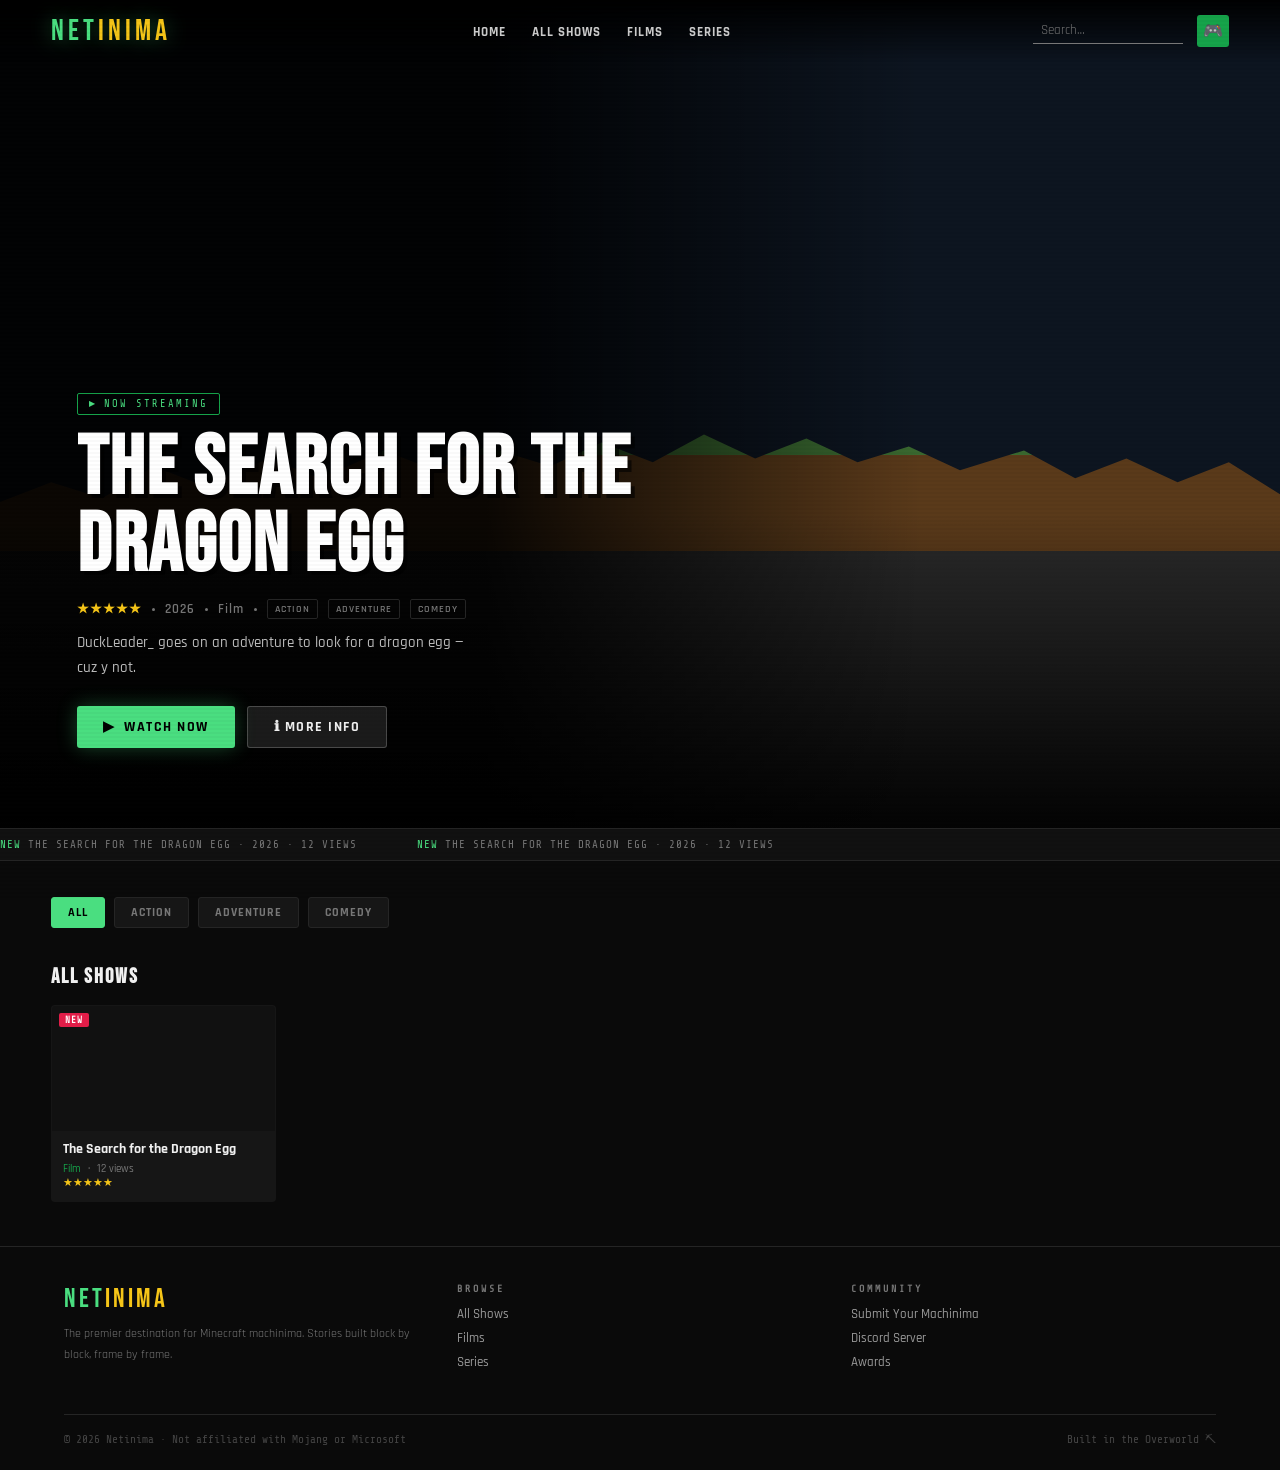
==== index.html @ 6938d81f "Add files via upload" ====
<!DOCTYPE html>
<html lang="en">
<head>
  <meta charset="UTF-8" />
  <meta name="viewport" content="width=device-width, initial-scale=1.0" />
  <title>Netinima – Minecraft Machinimas</title>
  <link rel="stylesheet" href="style.css" />
  <style>
    /* HERO */
    .hero {
      position: relative; height: 92vh; min-height: 540px;
      display: flex; align-items: flex-end; padding: 0 6vw 80px; overflow: hidden;
    }
    .hero-bg-img { position: absolute; inset: 0; z-index: 0; }
    .hero-bg-img img { width: 100%; height: 100%; object-fit: cover; display: block; opacity: .55; }
    .hero-fallback { position: absolute; inset: 0; background: #0d1520; z-index: 0; display: none; }
    .hero-fallback::before {
      content: ''; position: absolute; bottom: 0; left: 0; right: 0; height: 48%;
      background: linear-gradient(to bottom, #3a6930 0, #3a6930 24px, #5a3a1a 24px, #5a3a1a 120px, #2a2a2a 120px);
      clip-path: polygon(0% 18%,4% 13%,8% 17%,12% 9%,16% 14%,21% 7%,25% 12%,30% 5%,34% 10%,38% 4%,43% 9%,47% 3%,51% 8%,55% 1%,59% 7%,63% 2%,67% 8%,71% 4%,75% 10%,80% 5%,84% 12%,88% 7%,92% 13%,96% 8%,100% 16%,100% 100%,0% 100%);
    }
    .hero-overlay {
      position: absolute; inset: 0; z-index: 1;
      background: linear-gradient(to right, rgba(0,0,0,.88) 38%, transparent 72%),
                  linear-gradient(to top, rgba(0,0,0,.92) 0%, transparent 38%);
    }
    .hero-content { position: relative; z-index: 2; max-width: 560px; }
    .hero-badge {
      display: inline-flex; align-items: center; gap: 7px;
      font-family: var(--fm); font-size: .65rem; color: var(--green);
      border: 1px solid var(--green-dim); padding: 4px 11px;
      border-radius: 2px; margin-bottom: 16px; letter-spacing: 2px; text-transform: uppercase;
    }
    .hero-badge::before { content: '▶'; font-size: .5rem; }
    .hero-title {
      font-family: var(--fh); font-size: clamp(3rem, 6.5vw, 5.5rem);
      line-height: .93; letter-spacing: 2px; color: #fff;
      text-shadow: 4px 4px 0 rgba(0,0,0,.6); margin-bottom: 14px;
    }
    .hero-meta {
      display: flex; align-items: center; gap: 10px; font-size: .82rem;
      color: var(--muted); margin-bottom: 12px; font-weight: 600;
      letter-spacing: 1px; flex-wrap: wrap;
    }
    .hero-meta .hrating { color: var(--gold); }
    .hero-meta .hdot { width: 3px; height: 3px; background: var(--muted); border-radius: 50%; }
    .hero-meta .htag { border: 1px solid var(--border); padding: 2px 7px; border-radius: 2px; font-size: .65rem; text-transform: uppercase; }
    .hero-desc { font-size: .92rem; color: #bbb; line-height: 1.65; margin-bottom: 26px; max-width: 400px; font-weight: 500; }
    .hero-btns { display: flex; gap: 12px; flex-wrap: wrap; }

    /* EMPTY WELCOME STATE */
    .empty-hero {
      position: relative; height: 60vh; min-height: 400px;
      display: flex; align-items: center; justify-content: center; overflow: hidden;
    }
    .empty-bg { position: absolute; inset: 0; background: #0d1520; }
    .empty-bg::before {
      content: ''; position: absolute; bottom: 0; left: 0; right: 0; height: 48%;
      background: linear-gradient(to bottom, #3a6930 0, #3a6930 24px, #5a3a1a 24px, #5a3a1a 120px, #2a2a2a 120px);
      clip-path: polygon(0% 18%,4% 13%,8% 17%,12% 9%,16% 14%,21% 7%,25% 12%,30% 5%,34% 10%,38% 4%,43% 9%,47% 3%,51% 8%,55% 1%,59% 7%,63% 2%,67% 8%,71% 4%,75% 10%,80% 5%,84% 12%,88% 7%,92% 13%,96% 8%,100% 16%,100% 100%,0% 100%);
    }
    .empty-bg-overlay { position: absolute; inset: 0; background: linear-gradient(to top, rgba(0,0,0,.8) 0%, transparent 60%); }
    .empty-content { position: relative; z-index: 2; text-align: center; padding: 0 4vw; }
    .empty-logo { font-family: var(--fh); font-size: clamp(3.5rem, 9vw, 7rem); letter-spacing: 6px; color: var(--green); text-shadow: 0 0 40px rgba(74,222,128,.3); margin-bottom: 14px; }
    .empty-logo span { color: var(--gold); }
    .empty-sub { font-size: .85rem; color: var(--muted); font-weight: 600; letter-spacing: 3px; text-transform: uppercase; font-family: var(--fm); }

    /* CATEGORIES */
    .categories { display: flex; gap: 9px; flex-wrap: wrap; padding: 0 4vw; margin-bottom: 36px; }
    .cat-pill {
      padding: 7px 16px; background: var(--card); border: 1px solid var(--border);
      border-radius: 3px; color: var(--muted); font-size: .74rem; font-weight: 700;
      letter-spacing: 1px; text-transform: uppercase; cursor: pointer;
      transition: all .2s; font-family: var(--fb);
    }
    .cat-pill:hover, .cat-pill.active { background: var(--green); color: #000; border-color: var(--green); }

    /* SECTIONS */
    .section { padding: 0 4vw 44px; }
    .section-header { display: flex; align-items: baseline; gap: 12px; margin-bottom: 16px; }
    .section-title { font-family: var(--fh); font-size: 1.3rem; letter-spacing: 2px; }
    .section-tag { font-family: var(--fm); font-size: .62rem; color: var(--green); border: 1px solid var(--green-dim); padding: 2px 7px; letter-spacing: 2px; text-transform: uppercase; }

    /* CARD ROW (horizontal scroll) */
    .card-row { display: flex; gap: 13px; overflow-x: auto; padding-bottom: 10px; }
    .card-row::-webkit-scrollbar { height: 3px; }
    .card-row::-webkit-scrollbar-thumb { background: var(--green-dim); }

    /* CARDS */
    .card {
      flex: 0 0 195px; border-radius: 4px; overflow: hidden;
      cursor: pointer; text-decoration: none; display: block;
      border: 1px solid transparent;
      transition: transform .25s, border-color .25s, box-shadow .25s;
      position: relative; background: var(--card);
    }
    .card:hover {
      transform: scale(1.06) translateY(-4px);
      border-color: var(--green-dim);
      box-shadow: 0 12px 40px rgba(0,0,0,.6), 0 0 20px rgba(74,222,128,.13);
      z-index: 2;
    }
    .card-thumb { width: 100%; aspect-ratio: 16/9; position: relative; overflow: hidden; background: var(--surface); }
    .card-thumb img { width: 100%; height: 100%; object-fit: cover; display: block; transition: transform .3s; }
    .card:hover .card-thumb img { transform: scale(1.06); }
    .play-overlay { position: absolute; inset: 0; display: flex; align-items: center; justify-content: center; background: rgba(0,0,0,.45); opacity: 0; transition: opacity .2s; }
    .card:hover .play-overlay { opacity: 1; }
    .play-circle { width: 38px; height: 38px; border-radius: 50%; background: rgba(74,222,128,.92); display: flex; align-items: center; justify-content: center; font-size: .9rem; color: #000; }
    .card-info { padding: 9px 11px 11px; }
    .card-title { font-size: .85rem; font-weight: 700; color: var(--text); margin-bottom: 4px; white-space: nowrap; overflow: hidden; text-overflow: ellipsis; }
    .card-sub { display: flex; gap: 7px; align-items: center; font-size: .7rem; color: var(--muted); font-weight: 500; }
    .card-sub .cviews { color: var(--green-dim); }
    .card-rating { color: var(--gold); font-size: .7rem; }
    .card-badge { position: absolute; top: 7px; left: 7px; font-size: .58rem; font-weight: 700; padding: 2px 6px; border-radius: 2px; letter-spacing: 1px; text-transform: uppercase; font-family: var(--fm); }
    .badge-new { background: var(--red); color: #fff; }
    .badge-hot { background: var(--gold); color: #000; }

    /* ALL SHOWS GRID */
    .shows-grid { display: grid; grid-template-columns: repeat(auto-fill, minmax(195px, 1fr)); gap: 14px; }

    /* STATS BAR */
    .stats-bar { display: flex; gap: 32px; padding: 18px 4vw 18px; margin-bottom: 4px; border-bottom: 1px solid var(--border); }
    .stat-num { font-family: var(--fh); font-size: 1.8rem; color: var(--green); letter-spacing: 2px; }
    .stat-lbl { font-family: var(--fm); font-size: .58rem; color: var(--muted); letter-spacing: 2px; text-transform: uppercase; margin-top: 2px; }

    /* NO SHOWS */
    .no-shows { padding: 48px; text-align: center; border: 1px dashed var(--border); border-radius: 6px; }
    .no-shows p { font-family: var(--fm); font-size: .72rem; letter-spacing: 1.5px; text-transform: uppercase; line-height: 2.2; color: var(--muted); }
    .no-shows a { color: var(--green); text-decoration: none; }
    .no-shows a:hover { text-decoration: underline; }

    /* FOOTER */
    footer { border-top: 1px solid var(--border); padding: 36px 5vw 24px; display: grid; grid-template-columns: 1fr 1fr 1fr; gap: 28px; }
    .footer-logo { font-family: var(--fh); font-size: 1.7rem; color: var(--green); letter-spacing: 3px; margin-bottom: 8px; }
    .footer-logo span { color: var(--gold); }
    .footer-tagline { font-size: .78rem; color: var(--muted); line-height: 1.7; }
    .footer-col h4 { font-family: var(--fm); font-size: .62rem; color: var(--muted); letter-spacing: 3px; text-transform: uppercase; margin-bottom: 12px; }
    .footer-col a { display: block; color: #999; text-decoration: none; font-size: .82rem; margin-bottom: 7px; font-weight: 500; transition: color .2s; }
    .footer-col a:hover { color: var(--green); }
    .footer-bottom { grid-column: 1/-1; border-top: 1px solid var(--border); padding-top: 18px; margin-top: 8px; display: flex; justify-content: space-between; align-items: center; }
    .footer-bottom p { font-size: .7rem; color: #444; font-family: var(--fm); }
  </style>
</head>
<body class="page-enter">

<nav id="nav">
  <a class="nav-logo" href="index.html">NET<span>INIMA</span></a>
  <ul class="nav-links">
    <li><a href="index.html">Home</a></li>
    <li><a href="#all-shows">All Shows</a></li>
    <li><a href="#films">Films</a></li>
    <li><a href="#series">Series</a></li>
  </ul>
  <div class="nav-right">
    <input class="nav-search" id="search-input" type="text" placeholder="Search…" oninput="filterShows(this.value)" />
    <div class="nav-avatar">🎮</div>
  </div>
</nav>

<!-- All dynamic content injected here by JS -->
<div id="hero-mount"></div>
<div class="ticker-wrap" id="ticker-wrap" style="display:none"><div class="ticker" id="ticker-inner"></div></div>
<div class="categories" id="cat-bar" style="display:none"><button class="cat-pill active" onclick="filterGenre('All',this)">All</button></div>
<div class="stats-bar" id="stats-bar" style="display:none"></div>
<section class="section" id="section-new" style="display:none">
  <div class="section-header"><h2 class="section-title">New Releases</h2><span class="section-tag">Recently Added</span></div>
  <div class="card-row" id="row-new"></div>
</section>
<section class="section" id="all-shows">
  <div class="section-header"><h2 class="section-title" id="grid-title">All Shows</h2></div>
  <div id="grid-wrap"></div>
</section>

<footer>
  <div>
    <div class="footer-logo">NET<span>INIMA</span></div>
    <p class="footer-tagline">The premier destination for Minecraft machinima. Stories built block by block, frame by frame.</p>
  </div>
  <div class="footer-col">
    <h4>Browse</h4>
    <a href="#all-shows">All Shows</a><a href="#films">Films</a><a href="#series">Series</a>
  </div>
  <div class="footer-col">
    <h4>Community</h4>
    <a href="#">Submit Your Machinima</a><a href="#">Discord Server</a><a href="#">Awards</a>
  </div>
  <div class="footer-bottom">
    <p id="footer-copy">© 2026 Netinima · Not affiliated with Mojang or Microsoft</p>
    <p>Built in the Overworld ⛏</p>
  </div>
</footer>

<script src="shows.js"></script>
<script>
// ── BUILD CARD ──
function buildCard(s) {
  const a = document.createElement('a');
  a.className = 'card';
  a.href = s.file;
  a.innerHTML = `
    <div class="card-thumb">
      <img src="https://img.youtube.com/vi/${s.thumbYt}/mqdefault.jpg" alt="${s.title}" onerror="this.style.opacity=0" />
      <div class="play-overlay"><div class="play-circle">▶</div></div>
      ${s.badge ? `<div class="card-badge ${s.badge==='NEW'?'badge-new':'badge-hot'}">${s.badge}</div>` : ''}
    </div>
    <div class="card-info">
      <div class="card-title">${s.title}</div>
      <div class="card-sub"><span class="cviews">${s.seasons}</span><span>·</span><span>${s.views}</span></div>
      <div class="card-rating">${s.stars}</div>
    </div>`;
  return a;
}

// ── BUILD HERO ──
function buildHero(shows) {
  const mount = document.getElementById('hero-mount');
  const show = shows.find(s => s.featured) || shows[0] || null;

  if (!show) {
    mount.innerHTML = `
      <div class="empty-hero">
        <div class="empty-bg"></div>
        <div class="empty-bg-overlay"></div>
        <div class="empty-content">
          <div class="empty-logo">NET<span>INIMA</span></div>
          <p class="empty-sub">Add your first show to get started</p>
        </div>
      </div>`;
    return;
  }

  const genres = show.genres.map(g => `<span class="htag">${g}</span>`).join('');
  mount.innerHTML = `
    <section class="hero">
      <div class="hero-bg-img">
        <img src="https://img.youtube.com/vi/${show.thumbYt}/maxresdefault.jpg" alt="${show.title}"
          onerror="this.parentElement.style.display='none';document.querySelector('.hero-fallback').style.display='block'" />
      </div>
      <div class="hero-fallback"></div>
      <div class="hero-overlay"></div>
      <div class="hero-content">
        <div class="hero-badge">Now Streaming</div>
        <h1 class="hero-title">${show.title}</h1>
        <div class="hero-meta">
          <span class="hrating">${show.stars}</span>
          <span class="hdot"></span><span>${show.year}</span>
          <span class="hdot"></span><span>${show.seasons}</span>
          <span class="hdot"></span>${genres}
        </div>
        <p class="hero-desc">${show.heroDesc}</p>
        <div class="hero-btns">
          <a class="btn btn-primary" href="${show.file}">▶&nbsp; ${show.type==='Film'?'Watch Now':'Play Now'}</a>
          <a class="btn btn-secondary" href="${show.file}">ℹ More Info</a>
        </div>
      </div>
    </section>`;
}

// ── BUILD TICKER ──
function buildTicker(shows) {
  if (!shows.length) return;
  const wrap = document.getElementById('ticker-wrap');
  const inner = document.getElementById('ticker-inner');
  wrap.style.display = 'block';
  const items = shows.map(s => `<span class="ticker-item"><span>${s.badge||'★'}</span>${s.title.toUpperCase()} · ${s.year} · ${s.views.toUpperCase()}</span>`);
  inner.innerHTML = [...items, ...items].join(''); // duplicate for seamless loop
}

// ── BUILD CATEGORY PILLS ──
function buildCategories(shows) {
  if (!shows.length) return;
  const bar = document.getElementById('cat-bar');
  bar.style.display = 'flex';
  const genres = new Set(shows.flatMap(s => s.genres));
  genres.forEach(g => {
    const btn = document.createElement('button');
    btn.className = 'cat-pill';
    btn.textContent = g;
    btn.onclick = () => filterGenre(g, btn);
    bar.appendChild(btn);
  });
}

// ── BUILD STATS BAR ──
function buildStats(shows) {
  if (shows.length < 2) return;
  const bar = document.getElementById('stats-bar');
  bar.style.display = 'flex';
  const films = shows.filter(s => s.type === 'Film' || s.type === 'Short').length;
  const series = shows.filter(s => s.type === 'Series').length;
  bar.innerHTML = [
    [shows.length, 'Total'],
    [films, 'Films'],
    [series, 'Series'],
  ].map(([n,l]) => `<div><div class="stat-num">${n}</div><div class="stat-lbl">${l}</div></div>`).join('');
}

// ── BUILD NEW ROW ──
function buildNewRow(shows) {
  if (shows.length < 2) return;
  document.getElementById('section-new').style.display = 'block';
  const row = document.getElementById('row-new');
  [...shows].sort((a,b) => parseInt(b.year)-parseInt(a.year)).slice(0,6)
    .forEach(s => row.appendChild(buildCard(s)));
}

// ── BUILD GRID ──
function buildGrid(shows) {
  const wrap = document.getElementById('grid-wrap');
  const title = document.getElementById('grid-title');
  wrap.innerHTML = '';
  title.textContent = `All Shows${shows.length > 1 ? ` (${shows.length})` : ''}`;

  if (!shows.length) {
    wrap.innerHTML = `<div class="no-shows">
      <p>No shows here yet.</p>
      <p>Duplicate <a href="shows/TEMPLATE.html">TEMPLATE.html</a>, fill it in,<br>then add it to <strong>shows.js</strong> to appear here.</p>
    </div>`;
    return;
  }
  const grid = document.createElement('div');
  grid.className = 'shows-grid';
  shows.forEach(s => grid.appendChild(buildCard(s)));
  wrap.appendChild(grid);
}

// ── FILTER BY GENRE ──
function filterGenre(genre, btn) {
  document.querySelectorAll('.cat-pill').forEach(p => p.classList.remove('active'));
  btn.classList.add('active');
  buildGrid(genre === 'All' ? SHOW_REGISTRY : SHOW_REGISTRY.filter(s => s.genres.includes(genre)));
}

// ── SEARCH ──
function filterShows(q) {
  q = q.toLowerCase().trim();
  buildGrid(!q ? SHOW_REGISTRY : SHOW_REGISTRY.filter(s =>
    s.title.toLowerCase().includes(q) ||
    s.genres.some(g => g.toLowerCase().includes(q)) ||
    s.type.toLowerCase().includes(q) ||
    s.year.includes(q)
  ));
}

// ── INIT ──
(function init() {
  const shows = SHOW_REGISTRY;
  buildHero(shows);
  buildTicker(shows);
  buildCategories(shows);
  buildStats(shows);
  buildNewRow(shows);
  buildGrid(shows);
  const yr = shows.length ? Math.max(...shows.map(s => parseInt(s.year)||2024)) : new Date().getFullYear();
  document.getElementById('footer-copy').textContent = `© ${yr} Netinima · Not affiliated with Mojang or Microsoft`;
})();

window.addEventListener('scroll', () => {
  document.getElementById('nav').classList.toggle('scrolled', window.scrollY > 40);
});
</script>
</body>
</html>
---- style.css ----
@import url('https://fonts.googleapis.com/css2?family=Bebas+Neue&family=Rajdhani:wght@400;500;600;700&family=Share+Tech+Mono&display=swap');

:root {
  --bg: #0a0a0a;
  --surface: #111;
  --card: #161616;
  --border: #252525;
  --green: #4ade80;
  --green-dim: #16a34a;
  --gold: #F5C518;
  --red: #e11d48;
  --text: #f0f0f0;
  --muted: #777;
  --fh: 'Bebas Neue', sans-serif;
  --fb: 'Rajdhani', sans-serif;
  --fm: 'Share Tech Mono', monospace;
}

*, *::before, *::after { box-sizing: border-box; margin: 0; padding: 0; }
html { scroll-behavior: smooth; }
body { background: var(--bg); color: var(--text); font-family: var(--fb); overflow-x: hidden; }

::-webkit-scrollbar { width: 5px; }
::-webkit-scrollbar-track { background: var(--bg); }
::-webkit-scrollbar-thumb { background: var(--green-dim); border-radius: 3px; }

/* SCANLINES */
body::after {
  content: '';
  position: fixed; inset: 0;
  pointer-events: none; z-index: 9999;
  background: repeating-linear-gradient(0deg, transparent, transparent 2px, rgba(0,0,0,.025) 2px, rgba(0,0,0,.025) 4px);
}

/* ── NAV ── */
nav {
  position: fixed; top: 0; left: 0; right: 0; z-index: 200;
  display: flex; align-items: center; justify-content: space-between;
  padding: 0 4vw; height: 62px;
  background: linear-gradient(to bottom, rgba(0,0,0,.95), transparent);
  transition: background .3s;
}
nav.scrolled { background: rgba(10,10,10,.97); border-bottom: 1px solid var(--border); }
.nav-logo {
  font-family: var(--fh); font-size: 1.9rem; letter-spacing: 4px;
  color: var(--green); text-shadow: 0 0 20px rgba(74,222,128,.4);
  cursor: pointer; text-decoration: none; user-select: none;
}
.nav-logo span { color: var(--gold); }
.nav-links { display: flex; gap: 26px; list-style: none; }
.nav-links a {
  color: #ccc; text-decoration: none; font-size: .82rem;
  font-weight: 700; letter-spacing: 1px; text-transform: uppercase;
  transition: color .2s; cursor: pointer;
}
.nav-links a:hover { color: var(--green); }
.nav-right { display: flex; align-items: center; gap: 14px; }
.nav-search {
  background: transparent; border: none; border-bottom: 1px solid var(--muted);
  color: var(--text); font-family: var(--fb); font-size: .82rem;
  padding: 4px 8px; width: 150px; outline: none; transition: border-color .2s;
}
.nav-search:focus { border-color: var(--green); }
.nav-search::placeholder { color: var(--muted); }
.nav-avatar {
  width: 32px; height: 32px; border-radius: 3px; background: var(--green-dim);
  display: flex; align-items: center; justify-content: center;
  font-size: 1rem; cursor: pointer; border: 2px solid transparent; transition: border-color .2s;
}
.nav-avatar:hover { border-color: var(--green); }

/* ── BUTTONS ── */
.btn {
  display: inline-flex; align-items: center; gap: 9px;
  padding: 11px 26px; font-family: var(--fb); font-weight: 700;
  font-size: .88rem; letter-spacing: 1.5px; text-transform: uppercase;
  border: none; cursor: pointer; border-radius: 3px; text-decoration: none;
  transition: all .2s;
}
.btn-primary { background: var(--green); color: #000; box-shadow: 0 0 20px rgba(74,222,128,.3); }
.btn-primary:hover { background: #86efac; box-shadow: 0 0 32px rgba(74,222,128,.5); transform: translateY(-2px); }
.btn-secondary { background: rgba(255,255,255,.1); color: var(--text); border: 1px solid rgba(255,255,255,.2); }
.btn-secondary:hover { background: rgba(255,255,255,.18); transform: translateY(-2px); }

/* ── THUMBNAIL THEMES ── */
.t-night  { background: linear-gradient(to bottom, #0d1b2a 60%, #1a3a1a 60%); }
.t-cave   { background: linear-gradient(to bottom, #1a1a1a 0%, #2a1800 100%); }
.t-nether { background: linear-gradient(to bottom, #3a0000 0%, #6b1a00 100%); }
.t-end    { background: linear-gradient(to bottom, #0d0d1a 0%, #1a0d2e 100%); }
.t-ocean  { background: linear-gradient(to bottom, #0a1a3a 0%, #051020 100%); }
.t-village{ background: linear-gradient(to bottom, #87ceeb 0%, #b0e0e6 50%, #4a7c3f 50%); }
.t-desert { background: linear-gradient(to bottom, #f0c060 0%, #d4a030 50%, #c4900a 50%); }
.t-snow   { background: linear-gradient(to bottom, #c8e8ff 0%, #a0d0ff 60%, #f0f8ff 60%); }

/* ── TICKER ── */
.ticker-wrap {
  overflow: hidden; background: var(--surface);
  border-top: 1px solid var(--border); border-bottom: 1px solid var(--border);
  padding: 9px 0; margin-bottom: 36px;
}
.ticker { display: flex; gap: 60px; animation: ticker 32s linear infinite; white-space: nowrap; }
.ticker-item { font-family: var(--fm); font-size: .68rem; color: var(--muted); letter-spacing: 1px; text-transform: uppercase; }
.ticker-item span { color: var(--green); margin-right: 7px; }
@keyframes ticker { from { transform: translateX(0); } to { transform: translateX(-50%); } }

/* ── FOOTER ── */
footer {
  border-top: 1px solid var(--border);
  padding: 36px 5vw 24px;
  display: grid; grid-template-columns: 1fr 1fr 1fr; gap: 28px;
}
.footer-logo { font-family: var(--fh); font-size: 1.7rem; color: var(--green); letter-spacing: 3px; margin-bottom: 8px; }
.footer-logo span { color: var(--gold); }
.footer-tagline { font-size: .78rem; color: var(--muted); line-height: 1.7; }
.footer-col h4 { font-family: var(--fm); font-size: .62rem; color: var(--muted); letter-spacing: 3px; text-transform: uppercase; margin-bottom: 12px; }
.footer-col a { display: block; color: #999; text-decoration: none; font-size: .82rem; margin-bottom: 7px; font-weight: 500; transition: color .2s; cursor: pointer; }
.footer-col a:hover { color: var(--green); }
.footer-bottom { grid-column: 1/-1; border-top: 1px solid var(--border); padding-top: 18px; margin-top: 8px; display: flex; justify-content: space-between; align-items: center; }
.footer-bottom p { font-size: .7rem; color: #444; font-family: var(--fm); }

/* ── LIGHTBOX ── */
.lightbox { display: none; position: fixed; inset: 0; z-index: 1000; background: rgba(0,0,0,.93); align-items: center; justify-content: center; }
.lightbox.lb-open { display: flex; animation: fadeIn .2s ease; }
.lb-inner { position: relative; width: 90vw; max-width: 960px; }
.lb-inner iframe { width: 100%; aspect-ratio: 16/9; border: none; border-radius: 6px; }
.lb-close { position: absolute; top: -42px; right: 0; background: none; border: none; color: #fff; font-size: 1.5rem; cursor: pointer; font-family: var(--fm); transition: color .2s; letter-spacing: 2px; }
.lb-close:hover { color: var(--green); }

@keyframes fadeIn { from { opacity: 0; transform: translateY(8px); } to { opacity: 1; transform: translateY(0); } }
.page-enter { animation: fadeIn .35s ease; }
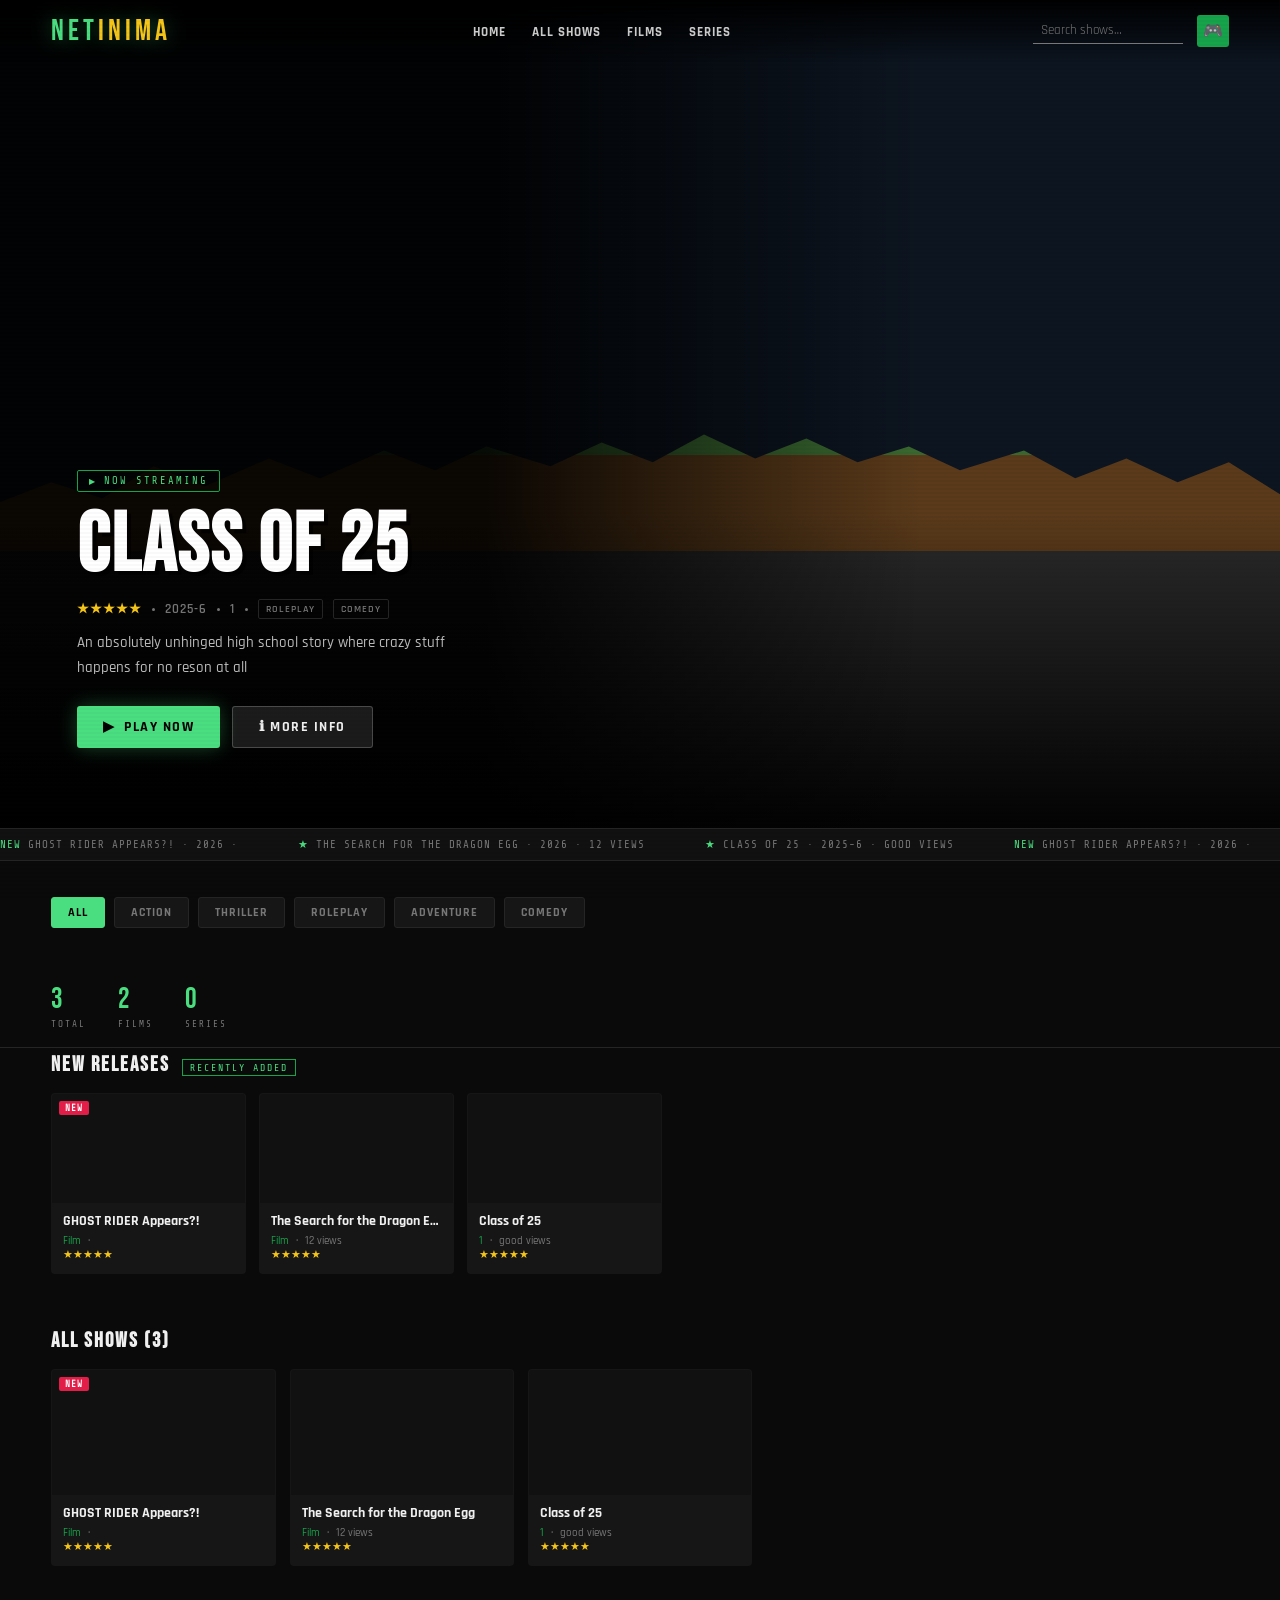
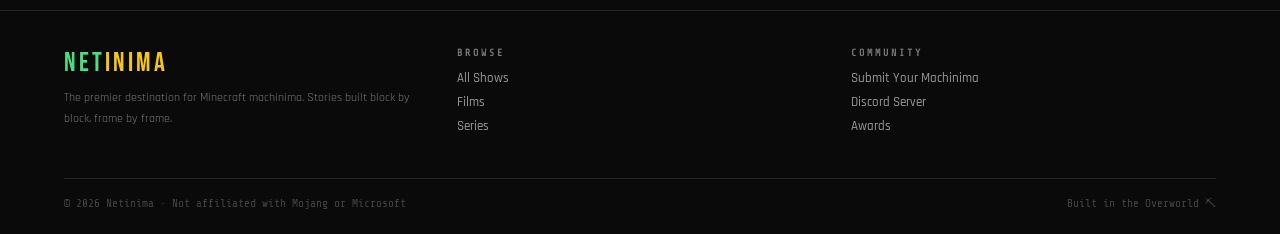
==== commit 6f36150c: "maybe made search work and updated class o 25 image" ====
--- a/index.html
+++ b/index.html
@@ -152,7 +152,10 @@
     <li><a href="#series">Series</a></li>
   </ul>
   <div class="nav-right">
-    <input class="nav-search" id="search-input" type="text" placeholder="Search…" oninput="filterShows(this.value)" />
+    <input class="nav-search" id="nav-search-input" type="text" placeholder="Search shows…"
+      oninput="filterShows(this.value); this.classList.toggle('has-value', this.value.length > 0)"
+      onkeydown="if(event.key==='Escape'){clearSearch(event)}"
+    />
     <div class="nav-avatar">🎮</div>
   </div>
 </nav>
@@ -191,6 +194,7 @@
 </footer>
 
 <script src="shows.js"></script>
+<script src="search.js"></script>
 <script>
 // ── BUILD CARD ──
 function buildCard(s) {
@@ -334,12 +338,67 @@
 // ── SEARCH ──
 function filterShows(q) {
   q = q.toLowerCase().trim();
-  buildGrid(!q ? SHOW_REGISTRY : SHOW_REGISTRY.filter(s =>
+  const results = !q ? SHOW_REGISTRY : SHOW_REGISTRY.filter(s =>
     s.title.toLowerCase().includes(q) ||
     s.genres.some(g => g.toLowerCase().includes(q)) ||
     s.type.toLowerCase().includes(q) ||
     s.year.includes(q)
-  ));
+  );
+
+  // Update the grid title to show search state
+  const title = document.getElementById('grid-title');
+  if (q) {
+    title.innerHTML = `Search results for "<span style="color:var(--green)">${q}</span>" <span style="font-size:.8rem;color:var(--muted);font-family:var(--fm);letter-spacing:1px">(${results.length} found)</span>`;
+  }
+
+  buildGrid(results, q !== '');
+
+  // Update URL so search is shareable / bookmarkable
+  const url = new URL(window.location);
+  if (q) { url.searchParams.set('q', q); } else { url.searchParams.delete('q'); }
+  window.history.replaceState({}, '', url);
+}
+
+// ── BUILD GRID (extended to handle search state) ──
+// (overrides earlier buildGrid to support the "no results" state)
+const _buildGrid = buildGrid;
+function buildGrid(shows, isSearch = false) {
+  const wrap = document.getElementById('grid-wrap');
+  const title = document.getElementById('grid-title');
+  wrap.innerHTML = '';
+
+  if (!isSearch) {
+    title.textContent = `All Shows${shows.length > 1 ? ` (${shows.length})` : ''}`;
+  }
+
+  if (!shows.length && isSearch) {
+    wrap.innerHTML = `<div class="no-shows">
+      <p>No shows matched your search.</p>
+      <p><a href="index.html" onclick="clearSearch(event)">Clear search</a> to see all shows.</p>
+    </div>`;
+    return;
+  }
+
+  if (!shows.length) {
+    wrap.innerHTML = `<div class="no-shows">
+      <p>No shows here yet.</p>
+      <p>Duplicate <a href="shows/TEMPLATE.html">TEMPLATE.html</a>, fill it in,<br>then add it to <strong>shows.js</strong> to appear here.</p>
+    </div>`;
+    return;
+  }
+
+  const grid = document.createElement('div');
+  grid.className = 'shows-grid';
+  shows.forEach(s => grid.appendChild(buildCard(s)));
+  wrap.appendChild(grid);
+}
+
+function clearSearch(e) {
+  e.preventDefault();
+  document.getElementById('search-input').value = '';
+  filterShows('');
+  document.getElementById('grid-title').textContent = `All Shows${SHOW_REGISTRY.length > 1 ? ` (${SHOW_REGISTRY.length})` : ''}`;
+  window.history.replaceState({}, '', window.location.pathname);
 }
 
 // ── INIT ──
@@ -353,6 +412,19 @@
   buildGrid(shows);
   const yr = shows.length ? Math.max(...shows.map(s => parseInt(s.year)||2024)) : new Date().getFullYear();
   document.getElementById('footer-copy').textContent = `© ${yr} Netinima · Not affiliated with Mojang or Microsoft`;
+
+  // Check for ?q= URL param (e.g. redirected from a show page search)
+  const params = new URLSearchParams(window.location.search);
+  const q = params.get('q');
+  if (q) {
+    const input = document.getElementById('nav-search-input');
+    input.value = q;
+    filterShows(q);
+    // Scroll down to results after a short delay
+    setTimeout(() => {
+      document.getElementById('all-shows').scrollIntoView({ behavior: 'smooth', block: 'start' });
+    }, 300);
+  }
 })();
 
 window.addEventListener('scroll', () => {
--- a/style.css
+++ b/style.css
@@ -128,3 +128,7 @@
 
 @keyframes fadeIn { from { opacity: 0; transform: translateY(8px); } to { opacity: 1; transform: translateY(0); } }
 .page-enter { animation: fadeIn .35s ease; }
+
+/* ── SEARCH ── */
+.nav-search.has-value { border-bottom-color: var(--green); }
+.nav-right { position: relative; }
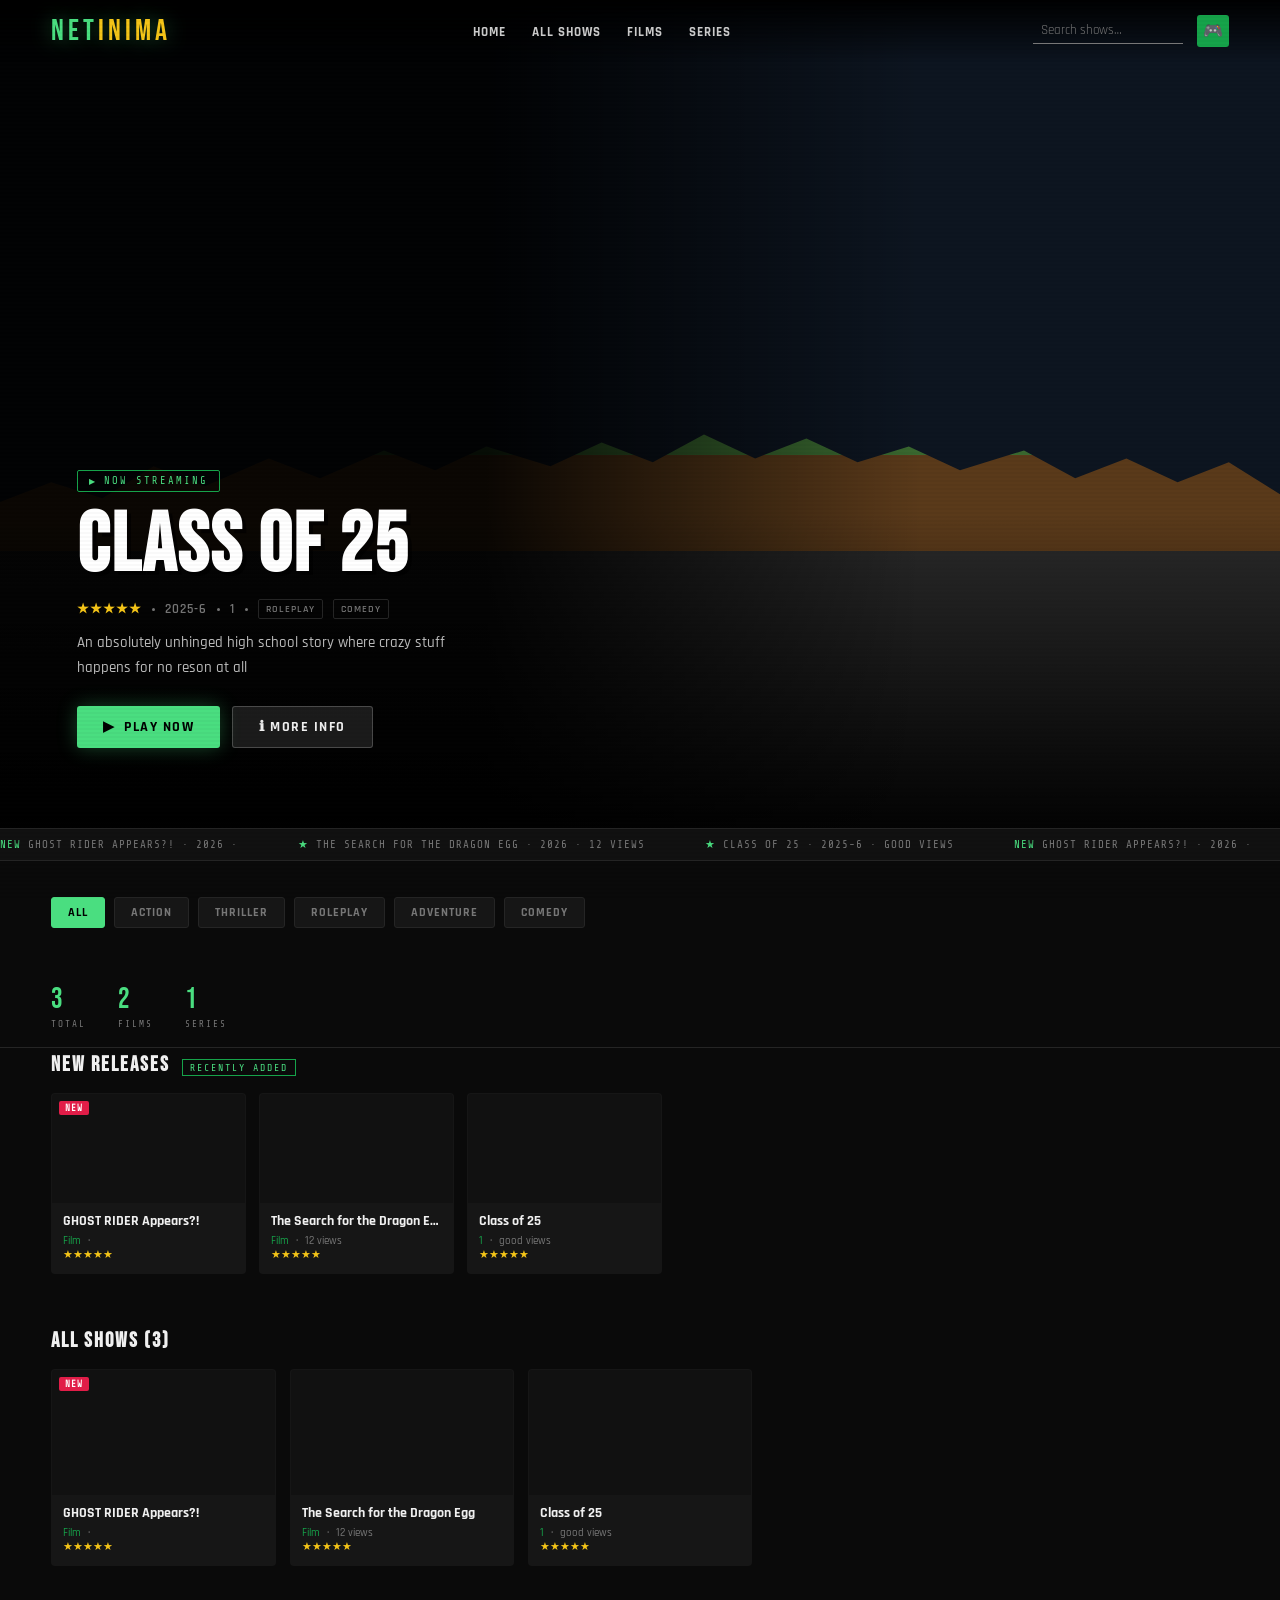
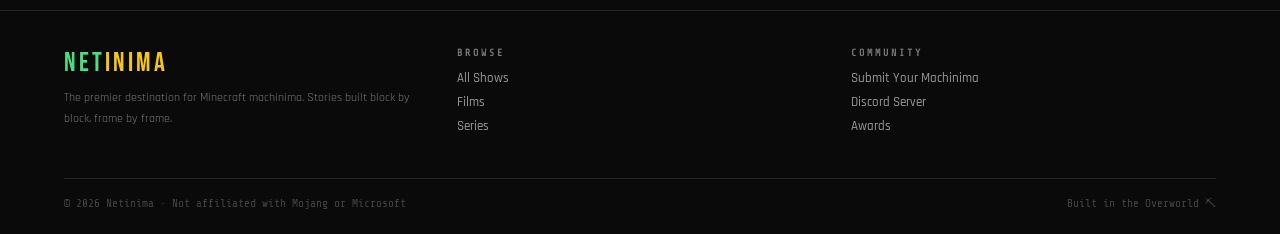
==== commit f921d74a: "made it so that add youwn machinima at the footer works" ====
--- a/index.html
+++ b/index.html
@@ -185,7 +185,7 @@
   </div>
   <div class="footer-col">
     <h4>Community</h4>
-    <a href="#">Submit Your Machinima</a><a href="#">Discord Server</a><a href="#">Awards</a>
+    <a href="https://forms.gle/u8sR4SW6UH8DXyA67" target="_blank" rel="noopener">Submit Your Machinima</a><a href="#">Discord Server</a><a href="#">Awards</a>
   </div>
   <div class="footer-bottom">
     <p id="footer-copy">© 2026 Netinima · Not affiliated with Mojang or Microsoft</p>
